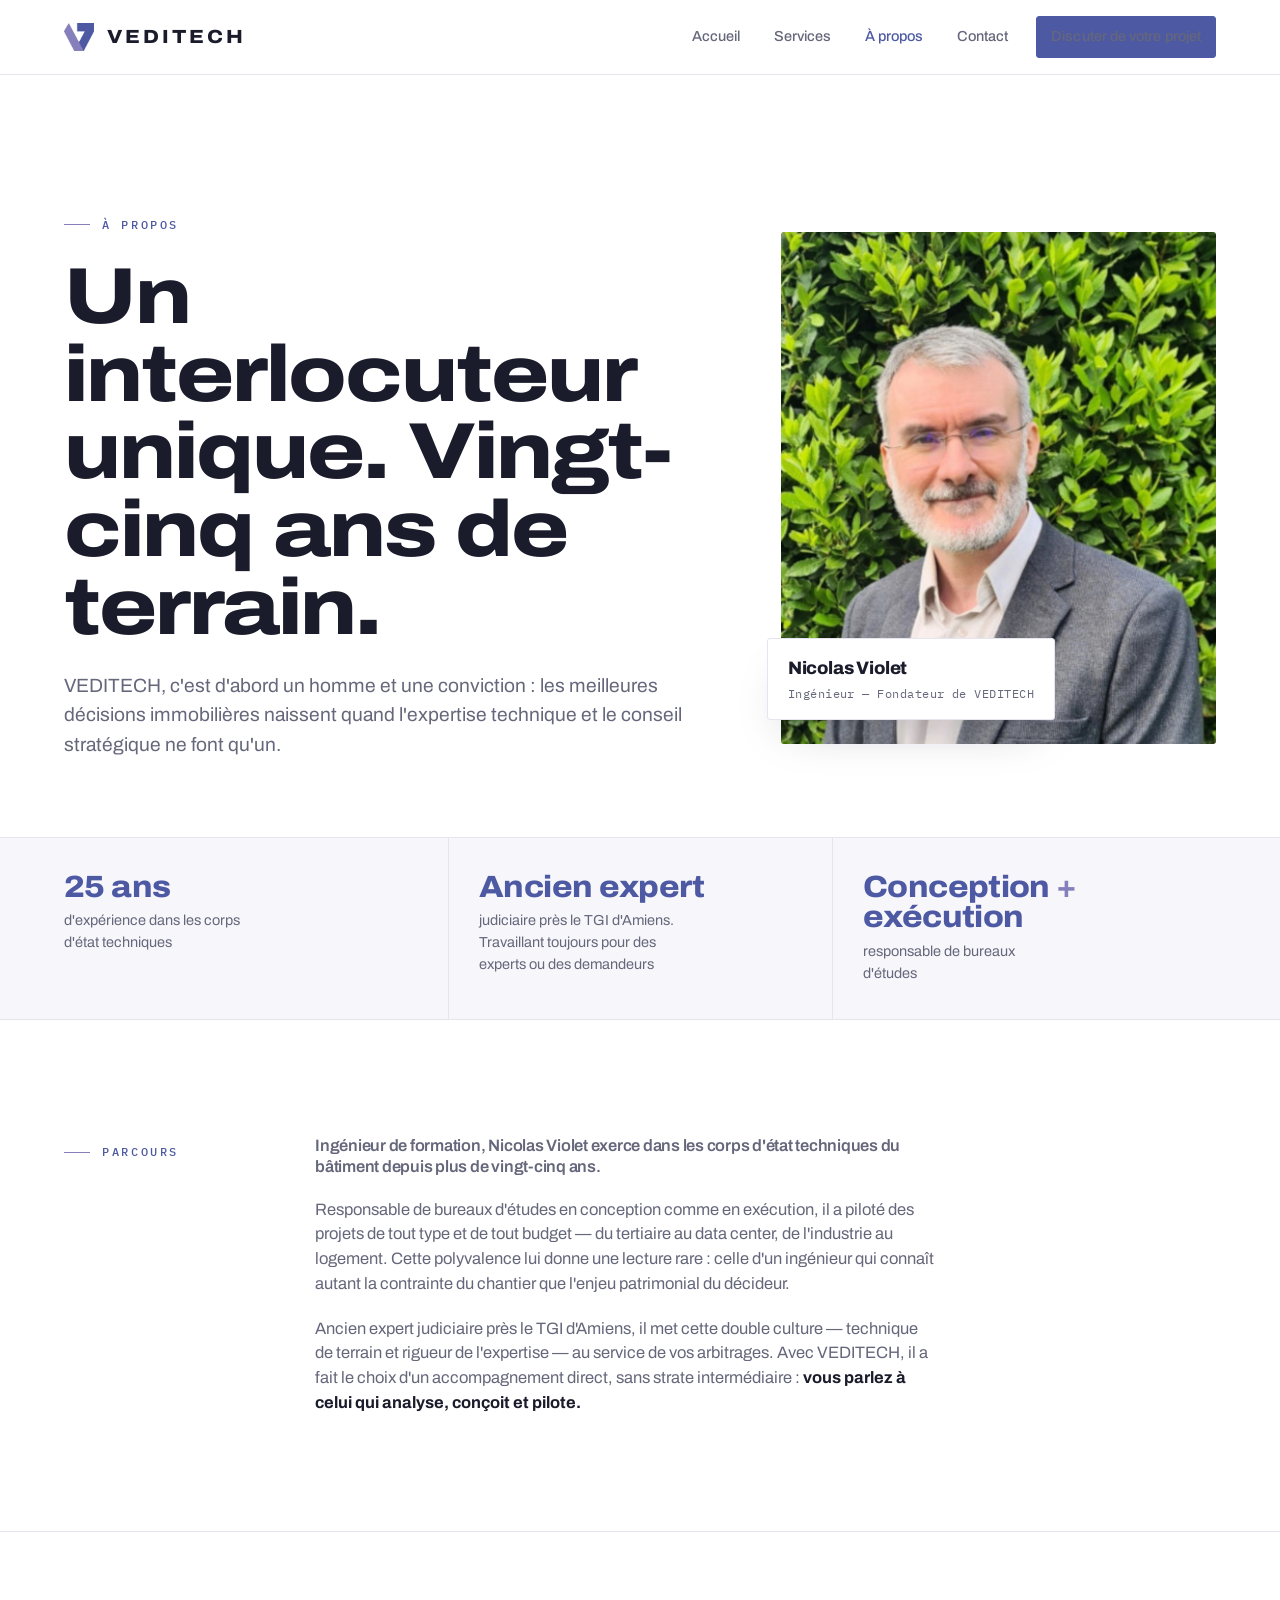
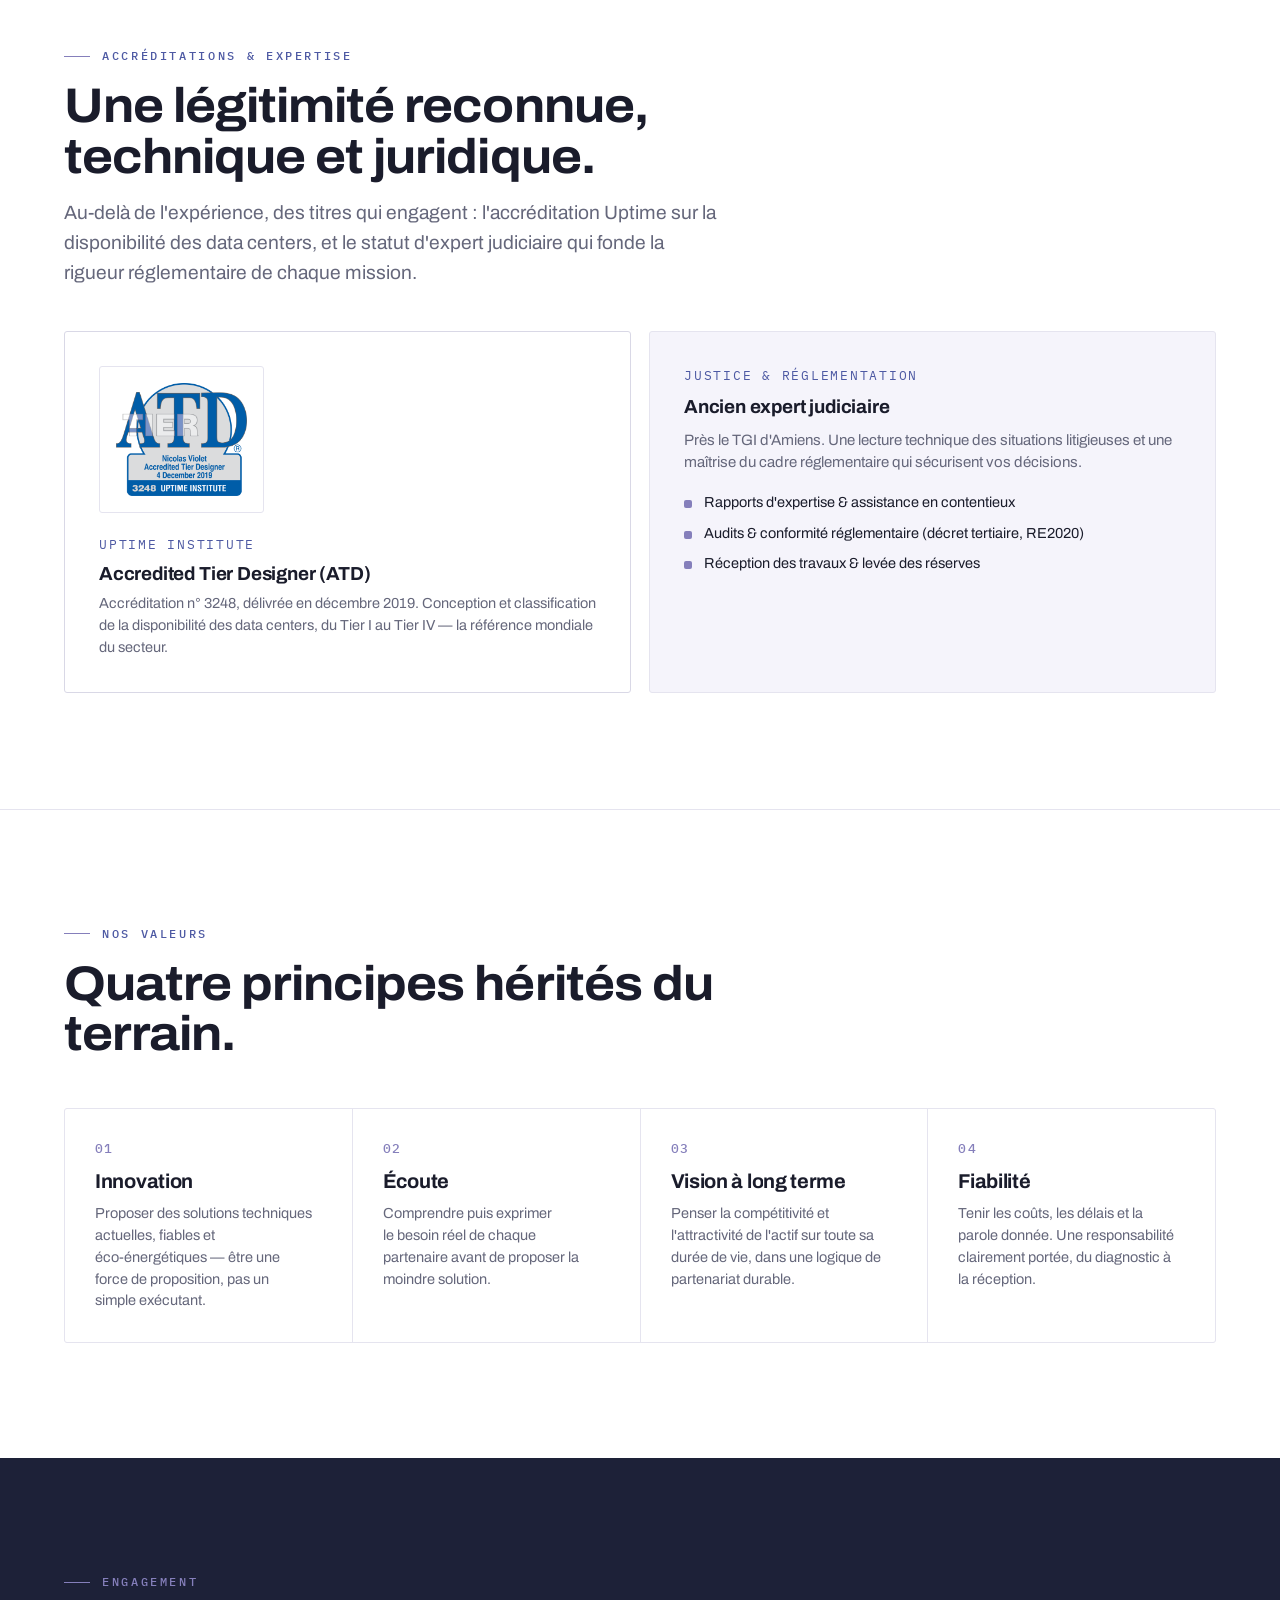
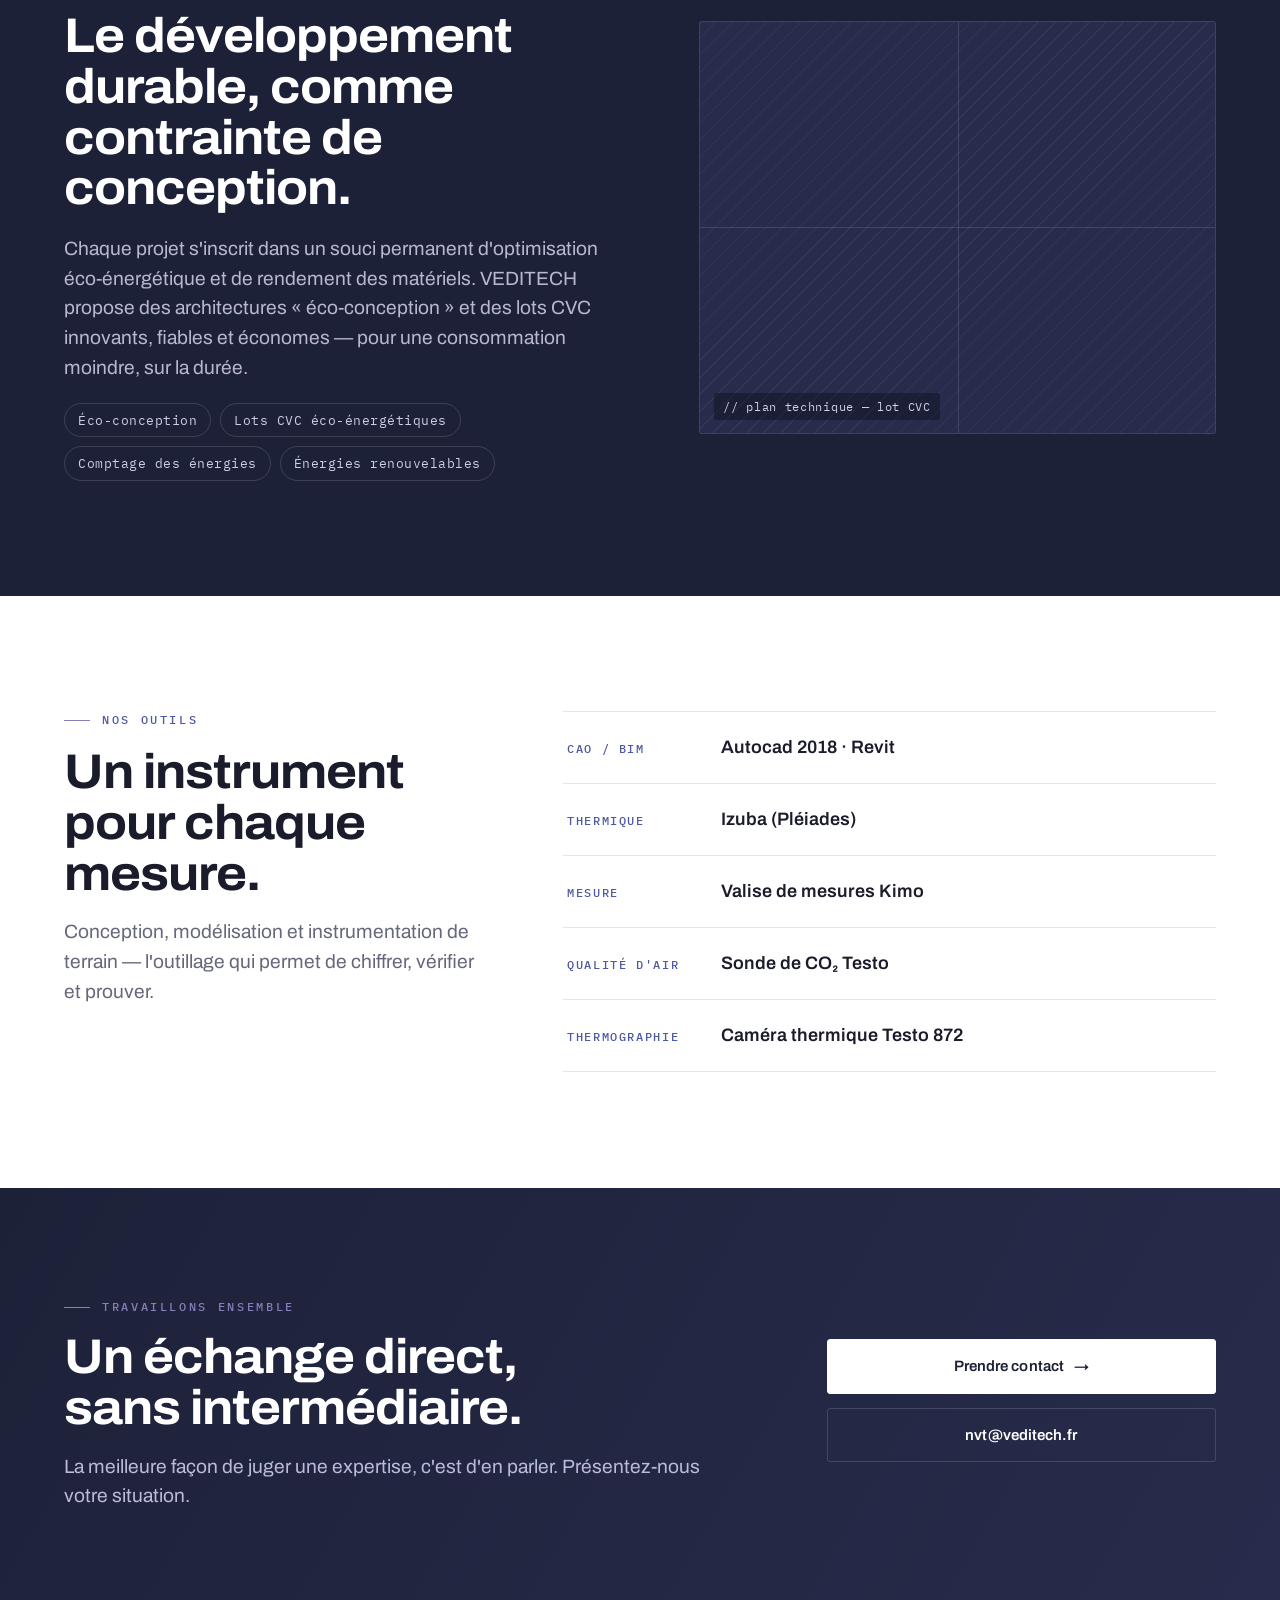
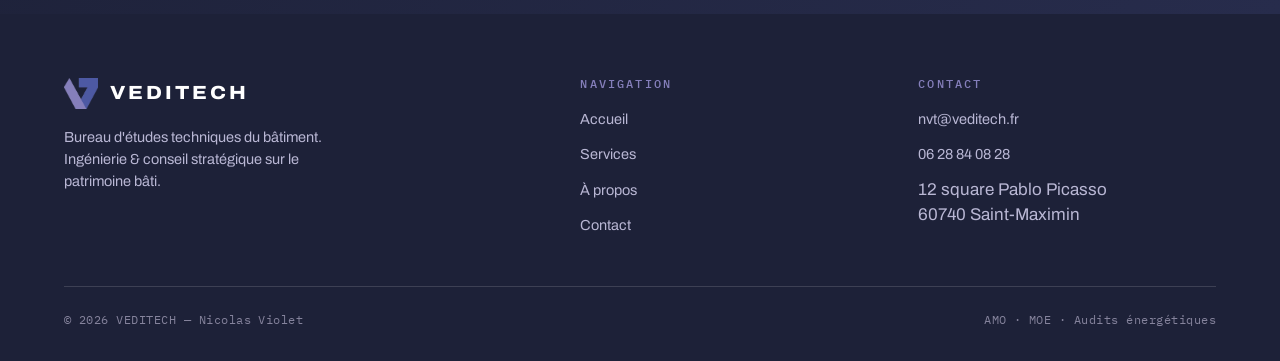
==== a-propos.html @ 196e9ac2 "Initial — Site web VEDITECH" ====
<!DOCTYPE html>
<html lang="fr">
<head>
<meta charset="UTF-8">
<meta name="viewport" content="width=device-width, initial-scale=1">
<title>À propos — Nicolas Violet, ingénieur | VEDITECH</title>
<meta name="description" content="Nicolas Violet, ingénieur, 25 ans d'expérience dans les corps d'état techniques du bâtiment, ancien expert judiciaire près le TGI d'Amiens. Découvrez VEDITECH, ses valeurs et ses outils.">
<link rel="preconnect" href="https://fonts.googleapis.com">
<link rel="preconnect" href="https://fonts.gstatic.com" crossorigin>
<link href="https://fonts.googleapis.com/css2?family=Archivo:wdth,wght@75..125,400..800&family=IBM+Plex+Mono:wght@400;500;600&display=swap" rel="stylesheet">
<link rel="stylesheet" href="assets/site.css">
</head>
<body>

<header class="nav">
  <div class="wrap nav__in">
    <a class="brand" href="index.html" aria-label="VEDITECH accueil">
      <img class="brand__mark" src="assets/veditech-mark.png" alt="VEDITECH">
      <span class="brand__name">VEDITECH</span>
    </a>
    <nav class="nav__links" id="navlinks">
      <a href="index.html">Accueil</a>
      <a href="services.html">Services</a>
      <a href="a-propos.html" class="is-active">À propos</a>
      <a href="contact.html">Contact</a>
      <a class="btn nav__cta" href="contact.html">Discuter de votre projet</a>
    </nav>
    <button class="nav__burger" id="burger" aria-label="Menu"><span></span></button>
  </div>
</header>

<!-- HERO + PORTRAIT -->
<section class="section--tight">
  <div class="wrap ap-hero">
    <div class="ap-hero__text reveal in">
      <span class="eyebrow">À propos</span>
      <h1 class="display">Un interlocuteur unique. Vingt-cinq ans de terrain.</h1>
      <p class="lead">VEDITECH, c'est d'abord un homme et une conviction&nbsp;: les meilleures décisions immobilières naissent quand l'expertise technique et le conseil stratégique ne font qu'un.</p>
    </div>
    <div class="ap-hero__media reveal in">
      <img class="ap-portrait" src="assets/Nicolas_VIOLET.webp" alt="Nicolas Violet — Ingénieur, fondateur de VEDITECH" style="object-fit:cover;border-radius:var(--r)">
      <div class="ap-card">
        <span class="ap-card__name">Nicolas Violet</span>
        <span class="ap-card__role">Ingénieur — Fondateur de VEDITECH</span>
      </div>
    </div>
  </div>
</section>

<!-- FACTS -->
<section class="ap-facts">
  <div class="wrap ap-facts__in">
    <div class="ap-fact reveal"><span class="ap-fact__n">25 ans</span><span class="ap-fact__l">d'expérience dans les corps d'état techniques</span></div>
    <div class="ap-fact reveal"><span class="ap-fact__n">Ancien expert</span><span class="ap-fact__l">judiciaire près le TGI d'Amiens.<br>Travaillant toujours pour des experts ou des demandeurs</span></div>
    <div class="ap-fact reveal"><span class="ap-fact__n">Conception<span class="amp"> + </span>exécution</span><span class="ap-fact__l">responsable de bureaux d'études</span></div>
  </div>
</section>

<!-- BIO -->
<section class="section">
  <div class="wrap ap-bio">
    <div class="ap-bio__label reveal"><span class="eyebrow">Parcours</span></div>
    <div class="ap-bio__text reveal">
      <p class="ap-bio__lead">Ingénieur de formation, Nicolas Violet exerce dans les corps d'état techniques du bâtiment depuis plus de vingt-cinq ans.</p>
      <p>Responsable de bureaux d'études en conception comme en exécution, il a piloté des projets de tout type et de tout budget — du tertiaire au data center, de l'industrie au logement. Cette polyvalence lui donne une lecture rare&nbsp;: celle d'un ingénieur qui connaît autant la contrainte du chantier que l'enjeu patrimonial du décideur.</p>
      <p>Ancien expert judiciaire près le TGI d'Amiens, il met cette double culture — technique de terrain et rigueur de l'expertise — au service de vos arbitrages. Avec VEDITECH, il a fait le choix d'un accompagnement direct, sans strate intermédiaire&nbsp;: <strong>vous parlez à celui qui analyse, conçoit et pilote.</strong></p>
    </div>
  </div>
</section>

<hr class="rule">

<!-- ACCRÉDITATIONS -->
<section class="section">
  <div class="wrap accr">
    <div class="accr__head reveal">
      <span class="eyebrow">Accréditations &amp; expertise</span>
      <h2 class="h2">Une légitimité reconnue, technique et juridique.</h2>
      <p class="lead">Au-delà de l'expérience, des titres qui engagent : l'accréditation Uptime sur la disponibilité des data centers, et le statut d'expert judiciaire qui fonde la rigueur réglementaire de chaque mission.</p>
    </div>
    <div class="accr__grid reveal">
      <div class="cred">
        <img class="cred__badge" src="assets/atd-uptime-badge.png" alt="Accredited Tier Designer — Uptime Institute — Nicolas Violet, accréditation n°3248">
        <div class="cred__body">
          <span class="kicker">Uptime Institute</span>
          <h3 class="cred__t">Accredited Tier Designer (ATD)</h3>
          <p>Accréditation n° 3248, délivrée en décembre 2019. Conception et classification de la disponibilité des data centers, du Tier&nbsp;I au Tier&nbsp;IV — la référence mondiale du secteur.</p>
        </div>
      </div>
      <div class="accr__card">
        <span class="kicker">Justice &amp; réglementation</span>
        <h3 class="cred__t">Ancien expert judiciaire</h3>
        <p>Près le TGI d'Amiens. Une lecture technique des situations litigieuses et une maîtrise du cadre réglementaire qui sécurisent vos décisions.</p>
        <ul class="accr__pts">
          <li>Rapports d'expertise &amp; assistance en contentieux</li>
          <li>Audits &amp; conformité réglementaire (décret tertiaire, RE2020)</li>
          <li>Réception des travaux &amp; levée des réserves</li>
        </ul>
      </div>
    </div>
  </div>
</section>

<hr class="rule">

<!-- VALEURS -->
<section class="section">
  <div class="wrap">
    <div class="sec-head reveal">
      <span class="eyebrow">Nos valeurs</span>
      <h2 class="h2">Quatre principes hérités du terrain.</h2>
    </div>
    <div class="val-grid">
      <div class="val reveal"><span class="num">01</span><h3 class="h3">Innovation</h3><p>Proposer des solutions techniques actuelles, fiables et éco-énergétiques — être une force de proposition, pas un simple exécutant.</p></div>
      <div class="val reveal"><span class="num">02</span><h3 class="h3">Écoute</h3><p>Comprendre puis exprimer le besoin réel de chaque partenaire avant de proposer la moindre solution.</p></div>
      <div class="val reveal"><span class="num">03</span><h3 class="h3">Vision à long terme</h3><p>Penser la compétitivité et l'attractivité de l'actif sur toute sa durée de vie, dans une logique de partenariat durable.</p></div>
      <div class="val reveal"><span class="num">04</span><h3 class="h3">Fiabilité</h3><p>Tenir les coûts, les délais et la parole donnée. Une responsabilité clairement portée, du diagnostic à la réception.</p></div>
    </div>
  </div>
</section>

<!-- DEV DURABLE (dark) -->
<section class="section dark">
  <div class="wrap ap-dd">
    <div class="ap-dd__text reveal">
      <span class="eyebrow">Engagement</span>
      <h2 class="h2">Le développement durable, comme contrainte de conception.</h2>
      <p class="lead">Chaque projet s'inscrit dans un souci permanent d'optimisation éco-énergétique et de rendement des matériels. VEDITECH propose des architectures « éco-conception » et des lots CVC innovants, fiables et économes — pour une consommation moindre, sur la durée.</p>
      <div class="chips">
        <span class="tag tag--dark">Éco-conception</span>
        <span class="tag tag--dark">Lots CVC éco-énergétiques</span>
        <span class="tag tag--dark">Comptage des énergies</span>
        <span class="tag tag--dark">Énergies renouvelables</span>
      </div>
    </div>
    <div class="ph ph--dark ap-dd__img reveal"><div class="ph__crosshair"></div><span class="ph__tag">// plan technique — lot CVC</span></div>
  </div>
</section>

<!-- OUTILS -->
<section class="section">
  <div class="wrap ap-tools">
    <div class="ap-tools__head reveal">
      <span class="eyebrow">Nos outils</span>
      <h2 class="h2">Un instrument pour chaque mesure.</h2>
      <p class="lead">Conception, modélisation et instrumentation de terrain — l'outillage qui permet de chiffrer, vérifier et prouver.</p>
    </div>
    <ul class="tools reveal">
      <li><span class="tools__k">CAO / BIM</span> Autocad 2018 · Revit</li>
      <li><span class="tools__k">Thermique</span> Izuba (Pléiades)</li>
      <li><span class="tools__k">Mesure</span> Valise de mesures Kimo</li>
      <li><span class="tools__k">Qualité d'air</span> Sonde de CO₂ Testo</li>
      <li><span class="tools__k">Thermographie</span> Caméra thermique Testo 872</li>
    </ul>
  </div>
</section>

<!-- CTA -->
<section class="cta">
  <div class="wrap cta__in">
    <div class="reveal">
      <span class="eyebrow">Travaillons ensemble</span>
      <h2 class="h2">Un échange direct,<br>sans intermédiaire.</h2>
      <p class="lead">La meilleure façon de juger une expertise, c'est d'en parler. Présentez-nous votre situation.</p>
    </div>
    <div class="cta__act reveal">
      <a class="btn btn--ondark" href="contact.html">Prendre contact <span class="ar">→</span></a>
      <a class="btn btn--ghost-dark" href="mailto:nvt@veditech.fr">nvt@veditech.fr</a>
    </div>
  </div>
</section>

<footer class="foot">
  <div class="wrap">
    <div class="foot__grid">
      <div>
        <div class="foot__brand">
          <img class="brand__mark" src="assets/veditech-mark.png" alt="VEDITECH" style="width:34px">
          <span class="brand__name">VEDITECH</span>
        </div>
        <p style="max-width:34ch;color:#b9b7d4;font-size:14.5px">Bureau d'études techniques du bâtiment. Ingénierie &amp; conseil stratégique sur le patrimoine bâti.</p>
      </div>
      <div>
        <h4>Navigation</h4>
        <ul>
          <li><a href="index.html">Accueil</a></li>
          <li><a href="services.html">Services</a></li>
          <li><a href="a-propos.html">À propos</a></li>
          <li><a href="contact.html">Contact</a></li>
        </ul>
      </div>
      <div>
        <h4>Contact</h4>
        <ul>
          <li><a href="mailto:nvt@veditech.fr">nvt@veditech.fr</a></li>
          <li><a href="tel:+33628840828">06 28 84 08 28</a></li>
          <li style="color:#b9b7d4">12 square Pablo Picasso<br>60740 Saint-Maximin</li>
        </ul>
      </div>
    </div>
    <div class="foot__bottom">
      <span>© 2026 VEDITECH — Nicolas Violet</span>
      <span>AMO · MOE · Audits énergétiques</span>
    </div>
  </div>
</footer>

<style>
/* ===== À propos ===== */
.ap-hero{display:grid;grid-template-columns:1.2fr .8fr;gap:clamp(32px,5vw,72px);align-items:center;padding-top:clamp(36px,5vw,72px)}
.ap-hero__text{display:flex;flex-direction:column;gap:24px}
.ap-hero__text h1{max-width:15ch}
.ap-hero__media{position:relative}
.ap-portrait{aspect-ratio:4/4.7;width:100%}
.ap-card{position:absolute;left:-14px;bottom:24px;background:#fff;border:1px solid var(--line);border-radius:var(--r);padding:16px 20px;display:flex;flex-direction:column;gap:3px;box-shadow:0 24px 50px -24px rgba(29,33,56,.4)}
.ap-card__name{font-weight:800;font-size:18px;letter-spacing:-.01em}
.ap-card__role{font-family:var(--mono);font-size:11.5px;letter-spacing:.04em;color:var(--muted)}

.ap-facts{border-block:1px solid var(--line);background:var(--paper-2)}
.ap-facts__in{display:grid;grid-template-columns:repeat(3,1fr)}
.ap-fact{padding:34px 0;display:flex;flex-direction:column;gap:8px;border-left:1px solid var(--line);padding-left:30px}
.ap-fact:first-child{border-left:0;padding-left:0}
.ap-fact__n{font-weight:800;font-stretch:108%;font-size:clamp(1.4rem,2.4vw,2rem);letter-spacing:-.02em;color:var(--indigo);line-height:1}
.ap-fact__n .amp{color:var(--lavender)}
.ap-fact__l{font-size:14.5px;color:var(--muted);max-width:26ch}

.ap-bio{display:grid;grid-template-columns:200px 1fr;gap:clamp(24px,4vw,56px);align-items:start}
.ap-bio__label{position:sticky;top:100px}
.ap-bio__text{display:flex;flex-direction:column;gap:20px;max-width:62ch}
.ap-bio__lead{font-size:clamp(1.3rem,2vw,1.7rem);font-weight:600;letter-spacing:-.015em;line-height:1.3;color:var(--ink)}
.ap-bio__text p{color:var(--muted);font-size:16.5px}
.ap-bio__text strong{color:var(--ink)}

.val-grid{display:grid;grid-template-columns:repeat(4,1fr);gap:1px;background:var(--line);border:1px solid var(--line);border-radius:var(--r);overflow:hidden}
.val{background:#fff;padding:30px;display:flex;flex-direction:column;gap:12px}
.val .num{font-size:13px}
.val h3{font-size:1.25rem}
.val p{font-size:14.5px;color:var(--muted)}

.ap-dd{display:grid;grid-template-columns:1.05fr .95fr;gap:clamp(32px,5vw,64px);align-items:center}
.ap-dd__text{display:flex;flex-direction:column;gap:20px}
.ap-dd__img{aspect-ratio:5/4;width:100%}

.ap-tools{display:grid;grid-template-columns:.8fr 1.2fr;gap:clamp(32px,5vw,64px);align-items:start}
.ap-tools__head{display:flex;flex-direction:column;gap:18px;position:sticky;top:100px}
.tools{list-style:none;display:flex;flex-direction:column;border-top:1px solid var(--line)}
.tools li{display:flex;align-items:baseline;gap:24px;padding:22px 4px;border-bottom:1px solid var(--line);font-size:18px;font-weight:600}
.tools__k{font-family:var(--mono);font-size:11.5px;font-weight:500;letter-spacing:.14em;text-transform:uppercase;color:var(--indigo);min-width:130px;flex:none}

.sec-head{max-width:680px;margin-bottom:48px;display:flex;flex-direction:column;gap:16px}
.chips{display:flex;flex-wrap:wrap;gap:9px}

.accr{display:flex;flex-direction:column;gap:44px}
.accr__head{max-width:700px;display:flex;flex-direction:column;gap:16px}
.accr__grid{display:grid;grid-template-columns:1fr 1fr;gap:18px;align-items:stretch}
.accr__card{border:1px solid var(--line);border-radius:var(--r);padding:clamp(24px,3vw,34px);display:flex;flex-direction:column;gap:12px;background:var(--lavender-wash)}
.accr__card .kicker{color:var(--indigo)}
.accr__card p{color:var(--muted);font-size:15px}
.accr__pts{list-style:none;display:flex;flex-direction:column;gap:9px;margin-top:6px}
.accr__pts li{position:relative;padding-left:20px;font-size:14.5px;color:var(--ink)}
.accr__pts li::before{content:"";position:absolute;left:0;top:8px;width:8px;height:8px;background:var(--lavender);border-radius:2px}
.cred{border:1px solid var(--line-2);border-radius:var(--r);background:#fff;padding:clamp(24px,3vw,34px);display:flex;flex-direction:column;gap:22px;align-items:flex-start}
.cred__badge{width:165px;height:auto;background:#fff;border:1px solid var(--line);border-radius:var(--r);padding:16px}
.cred__body{display:flex;flex-direction:column;gap:10px}
.cred__t{font-size:1.18rem;letter-spacing:-.01em}
.cred__body .kicker{color:var(--indigo)}
.cred__body p{font-size:14.5px;color:var(--muted)}
.cred__body strong{color:var(--ink)}
@media (max-width:760px){.accr__grid{grid-template-columns:1fr}}

.cta{background:linear-gradient(120deg,var(--ink-navy),var(--ink-navy-2));color:#fff;padding-block:clamp(64px,8vw,104px)}
.cta__in{display:grid;grid-template-columns:1.3fr .7fr;gap:40px;align-items:center}
.cta .eyebrow{color:var(--lavender)}
.cta h2{color:#fff;margin-block:16px 18px}
.cta .lead{color:#bdbbd9}
.cta__act{display:flex;flex-direction:column;gap:14px}
.cta__act .btn{justify-content:center}

@media (max-width:900px){
  .ap-hero{grid-template-columns:1fr;gap:36px}
  .ap-hero__media{max-width:480px}
  .ap-bio{grid-template-columns:1fr;gap:18px}
  .ap-bio__label{position:static}
  .val-grid{grid-template-columns:1fr 1fr}
  .ap-dd{grid-template-columns:1fr;gap:32px}
  .ap-tools{grid-template-columns:1fr;gap:28px}
  .ap-tools__head{position:static}
  .cta__in{grid-template-columns:1fr;gap:28px}
}
@media (max-width:560px){
  .ap-facts__in{grid-template-columns:1fr}
  .ap-fact{border-left:0;padding-left:0;border-top:1px solid var(--line)}
  .ap-fact:first-child{border-top:0}
  .val-grid{grid-template-columns:1fr}
  .tools li{flex-direction:column;gap:6px}
}
</style>

<script>
(function(){
  var b=document.getElementById('burger'),n=document.getElementById('navlinks');
  if(b){b.addEventListener('click',function(){n.classList.toggle('open')});}
  var els=document.querySelectorAll('.reveal:not(.in)');
  if('IntersectionObserver' in window){
    var io=new IntersectionObserver(function(es){es.forEach(function(e){if(e.isIntersecting){e.target.classList.add('in');io.unobserve(e.target);}})},{threshold:.12,rootMargin:'0px 0px -8% 0px'});
    els.forEach(function(el){io.observe(el)});
  }else{els.forEach(function(el){el.classList.add('in')});}
})();
</script>
</body>
</html>
---- assets/site.css ----
/* ============================================================
   VEDITECH — Bureau d'études techniques
   Charte : indigo #4d59a3 / lavande #857fbb sur blanc
   Type : Archivo + IBM Plex Mono
   ============================================================ */

:root{
  --indigo:#4d59a3;
  --indigo-deep:#3a4280;
  --ink-navy:#1d2138;
  --ink-navy-2:#272c4c;
  --lavender:#857fbb;
  --lavender-tint:#ecebf5;
  --lavender-wash:#f5f4fb;
  --paper:#ffffff;
  --paper-2:#f7f7fb;
  --ink:#1a1c2b;
  --muted:#65677b;
  --muted-light:#9a9bb0;
  --line:#e5e4ef;
  --line-2:#d9d8e6;
  --line-dark:rgba(255,255,255,.14);

  --maxw:1280px;
  --pad:clamp(20px,5vw,72px);
  --r:3px;

  --mono:"IBM Plex Mono",ui-monospace,SFMono-Regular,Menlo,monospace;
  --sans:"Archivo","Archivo Fallback",system-ui,-apple-system,Segoe UI,sans-serif;
}

*{box-sizing:border-box;margin:0;padding:0}
html{scroll-behavior:smooth;-webkit-text-size-adjust:100%}
body{
  font-family:var(--sans);
  color:var(--ink);
  background:var(--paper);
  line-height:1.5;
  font-size:17px;
  -webkit-font-smoothing:antialiased;
  text-rendering:optimizeLegibility;
}
img{display:block;max-width:100%}
a{color:inherit;text-decoration:none}
::selection{background:var(--lavender);color:#fff}

/* ---------- layout ---------- */
.wrap{max-width:var(--maxw);margin:0 auto;padding-inline:var(--pad)}
.section{padding-block:clamp(64px,9vw,128px)}
.section--tight{padding-block:clamp(48px,6vw,80px)}

/* ---------- type ---------- */
h1,h2,h3,h4{font-weight:700;line-height:1.04;letter-spacing:-.02em;color:var(--ink)}
.display{
  font-weight:800;
  font-stretch:118%;
  font-size:clamp(2.6rem,6.2vw,5.4rem);
  line-height:.98;
  letter-spacing:-.025em;
}
.h2{font-size:clamp(2rem,3.8vw,3.1rem);font-stretch:108%}
.h3{font-size:clamp(1.35rem,2vw,1.7rem);letter-spacing:-.015em}
.lead{font-size:clamp(1.1rem,1.5vw,1.35rem);line-height:1.55;color:var(--muted);font-weight:400;max-width:60ch}
p{text-wrap:pretty}
.measure{max-width:62ch}

/* eyebrow / technical labels */
.eyebrow{
  font-family:var(--mono);
  font-size:12px;
  font-weight:500;
  letter-spacing:.22em;
  text-transform:uppercase;
  color:var(--indigo);
  display:inline-flex;
  align-items:center;
  gap:12px;
}
.eyebrow::before{content:"";width:26px;height:1px;background:var(--lavender)}
.eyebrow--plain::before{display:none}
.num{font-family:var(--mono);font-weight:500;color:var(--lavender);font-size:13px;letter-spacing:.1em}

.kicker{font-family:var(--mono);font-size:12.5px;letter-spacing:.14em;text-transform:uppercase;color:var(--muted)}

/* ---------- buttons ---------- */
.btn{
  --bg:var(--indigo);--fg:#fff;--bd:var(--indigo);
  display:inline-flex;align-items:center;gap:10px;
  font-family:var(--sans);font-weight:600;font-size:15px;letter-spacing:.005em;
  padding:15px 24px;border:1px solid var(--bd);background:var(--bg);color:var(--fg);
  border-radius:var(--r);cursor:pointer;transition:.18s ease;white-space:nowrap;
}
.btn:hover{background:var(--indigo-deep);border-color:var(--indigo-deep);transform:translateY(-1px)}
.btn .ar{transition:transform .18s ease}
.btn:hover .ar{transform:translateX(3px)}
.btn--ghost{--bg:transparent;--fg:var(--ink);--bd:var(--line-2)}
.btn--ghost:hover{--bg:var(--paper-2);border-color:var(--indigo);color:var(--indigo);transform:translateY(-1px)}
.btn--ondark{--bg:#fff;--fg:var(--ink-navy);--bd:#fff}
.btn--ondark:hover{--bg:var(--lavender-tint);border-color:var(--lavender-tint)}
.btn--ghost-dark{--bg:transparent;--fg:#fff;--bd:var(--line-dark)}
.btn--ghost-dark:hover{--bg:rgba(255,255,255,.06);border-color:rgba(255,255,255,.4);transform:translateY(-1px)}

.tlink{font-family:var(--mono);font-size:13px;letter-spacing:.04em;color:var(--indigo);display:inline-flex;align-items:center;gap:8px;border-bottom:1px solid transparent;padding-bottom:2px;transition:.15s}
.tlink:hover{border-color:var(--indigo);gap:12px}

/* ---------- header / nav ---------- */
.nav{
  position:sticky;top:0;z-index:50;
  background:rgba(255,255,255,.82);
  backdrop-filter:saturate(140%) blur(14px);
  border-bottom:1px solid var(--line);
}
.nav__in{display:flex;align-items:center;justify-content:space-between;height:74px;gap:24px}
.brand{display:flex;align-items:center;gap:13px}
.brand__mark{width:30px;height:auto}
.brand__name{font-weight:800;font-stretch:112%;letter-spacing:.16em;font-size:19px;color:var(--ink)}
.nav__links{display:flex;align-items:center;gap:6px}
.nav__links a{
  font-size:14.5px;font-weight:500;color:var(--muted);white-space:nowrap;
  padding:9px 14px;border-radius:var(--r);transition:.15s;
}
.nav__links a:hover{color:var(--ink);background:var(--paper-2)}
.nav__links a.is-active{color:var(--indigo)}
.nav__cta{margin-left:8px}
.nav__burger{display:none;background:none;border:1px solid var(--line-2);border-radius:var(--r);width:42px;height:42px;cursor:pointer;align-items:center;justify-content:center}
.nav__burger span{display:block;width:18px;height:1.5px;background:var(--ink);position:relative}
.nav__burger span::before,.nav__burger span::after{content:"";position:absolute;left:0;width:18px;height:1.5px;background:var(--ink)}
.nav__burger span::before{top:-6px}.nav__burger span::after{top:6px}

/* ---------- dark band ---------- */
.dark{background:var(--ink-navy);color:#eceaf4}
.dark h1,.dark h2,.dark h3{color:#fff}
.dark .lead{color:#b9b7d4}
.dark .eyebrow{color:var(--lavender)}
.dark .kicker{color:var(--lavender)}

/* ---------- placeholder imagery ---------- */
.ph{
  position:relative;overflow:hidden;background:var(--lavender-wash);
  border:1px solid var(--line);border-radius:var(--r);
  background-image:repeating-linear-gradient(135deg,transparent 0 11px,rgba(77,89,163,.06) 11px 12px);
}
.ph--dark{background:var(--ink-navy-2);border-color:rgba(255,255,255,.1);
  background-image:repeating-linear-gradient(135deg,transparent 0 11px,rgba(255,255,255,.05) 11px 12px)}
.ph__tag{
  position:absolute;left:14px;bottom:13px;
  font-family:var(--mono);font-size:11.5px;letter-spacing:.06em;color:var(--indigo);
  background:rgba(255,255,255,.78);padding:5px 9px;border-radius:2px;
}
.ph--dark .ph__tag{color:#cfcdEa;background:rgba(0,0,0,.3)}
.ph__crosshair{position:absolute;inset:0;pointer-events:none}
.ph__crosshair::before,.ph__crosshair::after{content:"";position:absolute;background:rgba(77,89,163,.18)}
.ph__crosshair::before{left:50%;top:0;bottom:0;width:1px}
.ph__crosshair::after{top:50%;left:0;right:0;height:1px}
.ph--dark .ph__crosshair::before,.ph--dark .ph__crosshair::after{background:rgba(255,255,255,.12)}

/* ---------- cards / grid ---------- */
.grid{display:grid;gap:1px;background:var(--line)}
.rule{height:1px;background:var(--line);border:0}
.rule--dark{background:var(--line-dark)}

/* ---------- footer ---------- */
.foot{background:var(--ink-navy);color:#c7c5dd;padding-block:64px 32px}
.foot a{color:#c7c5dd}
.foot__grid{display:grid;grid-template-columns:1.6fr 1fr 1fr;gap:40px}
.foot__brand{display:flex;align-items:center;gap:12px;margin-bottom:18px}
.foot__brand .brand__name{color:#fff}
.foot h4{font-family:var(--mono);font-size:12px;letter-spacing:.18em;text-transform:uppercase;color:var(--lavender);font-weight:500;margin-bottom:16px}
.foot ul{list-style:none;display:flex;flex-direction:column;gap:10px}
.foot ul a{font-size:14.5px;color:#b9b7d4;transition:.15s}
.foot ul a:hover{color:#fff}
.foot__bottom{display:flex;justify-content:space-between;align-items:center;gap:16px;margin-top:48px;padding-top:24px;border-top:1px solid var(--line-dark);font-family:var(--mono);font-size:12px;letter-spacing:.04em;color:#85839c;flex-wrap:wrap}

/* ---------- utilities ---------- */
.stack{display:flex;flex-direction:column}
.row{display:flex;align-items:center}
.btn-row{display:flex;flex-wrap:wrap;gap:14px}
.tag{display:inline-flex;align-items:center;gap:8px;font-family:var(--mono);font-size:12.5px;letter-spacing:.04em;color:var(--muted);border:1px solid var(--line);padding:7px 13px;border-radius:100px}
.tag--dark{color:#cfcdEa;border-color:var(--line-dark)}
.dot{width:5px;height:5px;border-radius:50%;background:var(--lavender);flex:none}

.reveal{opacity:0;transform:translateY(18px);transition:opacity .7s cubic-bezier(.2,.7,.2,1),transform .7s cubic-bezier(.2,.7,.2,1)}
.reveal.in{opacity:1;transform:none}
@media (prefers-reduced-motion:reduce){.reveal{opacity:1;transform:none;transition:none}}

/* ---------- responsive ---------- */
@media (max-width:900px){
  .nav__links{
    position:fixed;inset:74px 0 auto 0;background:#fff;border-bottom:1px solid var(--line);
    flex-direction:column;align-items:stretch;gap:0;padding:8px var(--pad) 18px;
    transform:translateY(-120%);transition:transform .28s ease;box-shadow:0 20px 40px rgba(20,22,40,.08);
  }
  .nav__links.open{transform:none}
  .nav__links a{padding:13px 4px;border-bottom:1px solid var(--line);border-radius:0}
  .nav__cta{margin:12px 0 0}
  .nav__burger{display:flex}
  .foot__grid{grid-template-columns:1fr 1fr;gap:32px}
  .foot__brand{grid-column:1/-1}
}
@media (max-width:560px){
  .foot__grid{grid-template-columns:1fr}
  .btn{width:100%;justify-content:center}
  .btn-row .btn{width:auto;flex:1 1 auto}
}
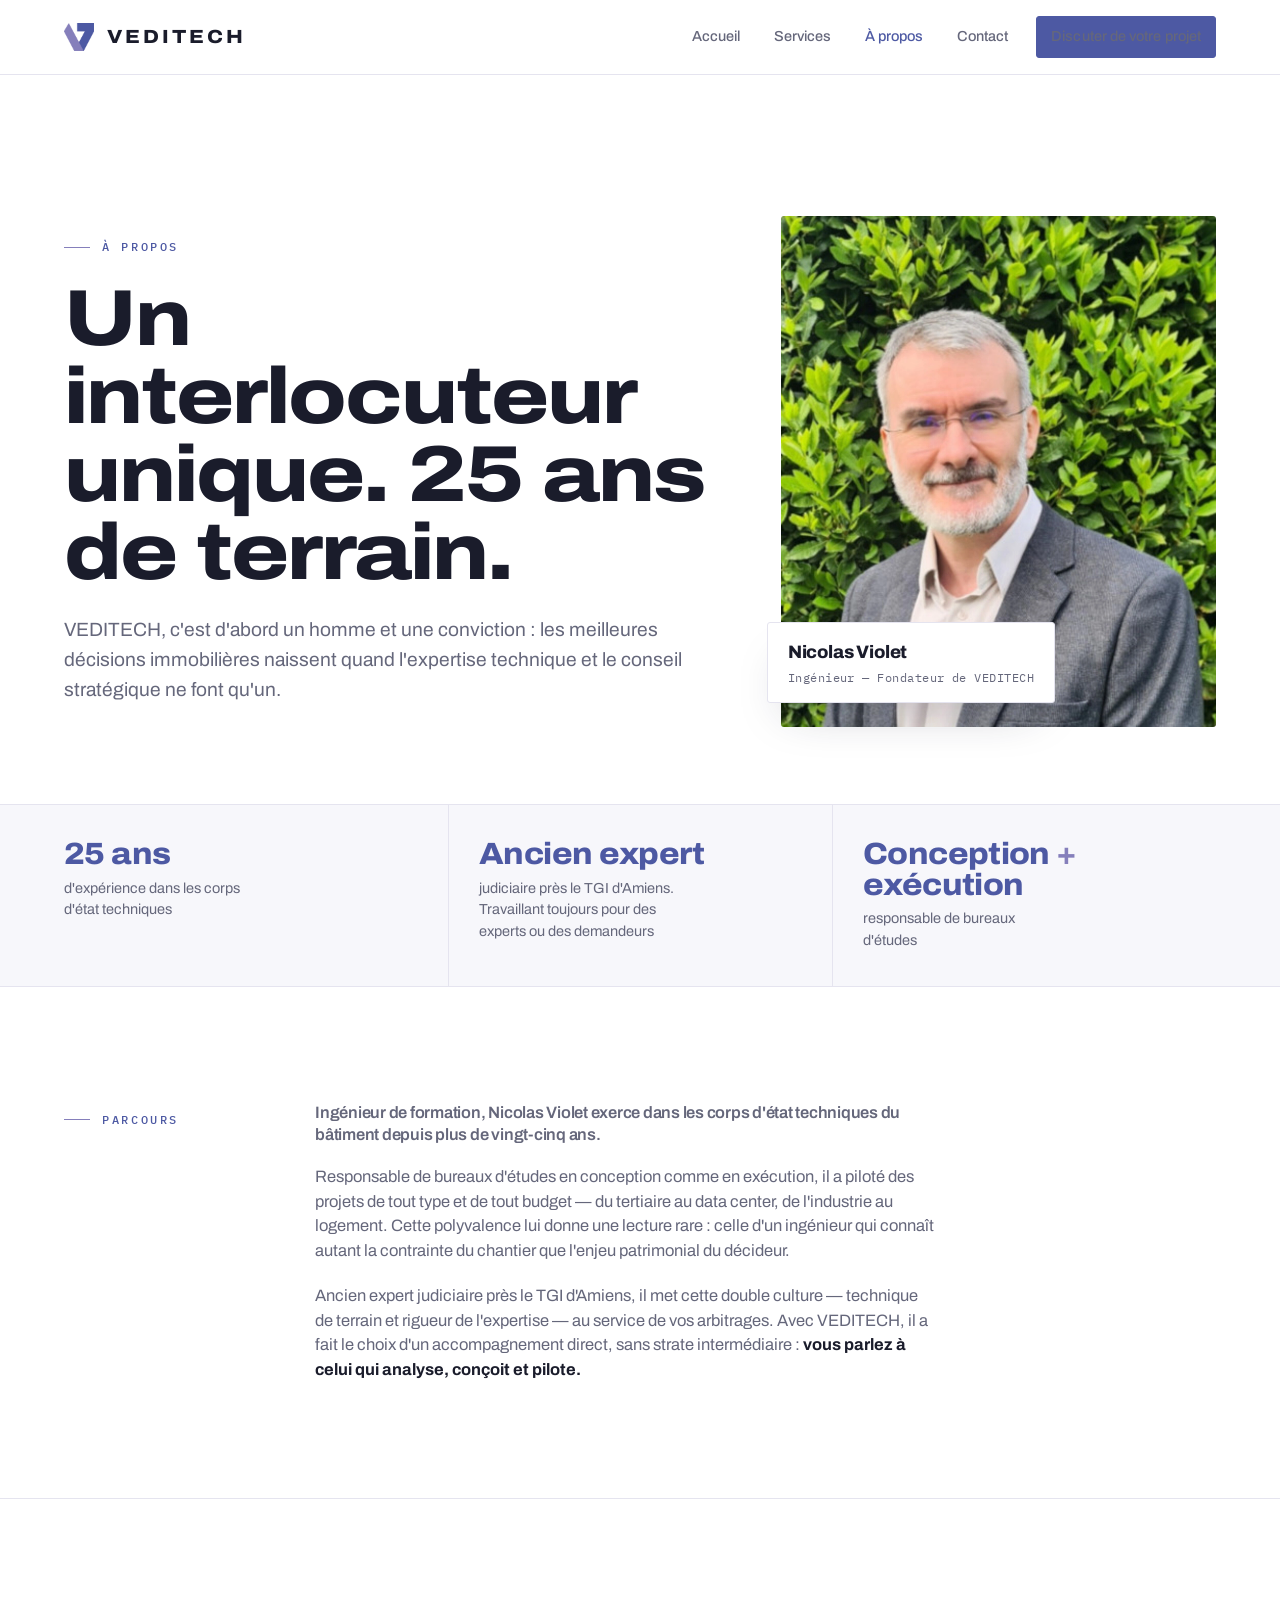
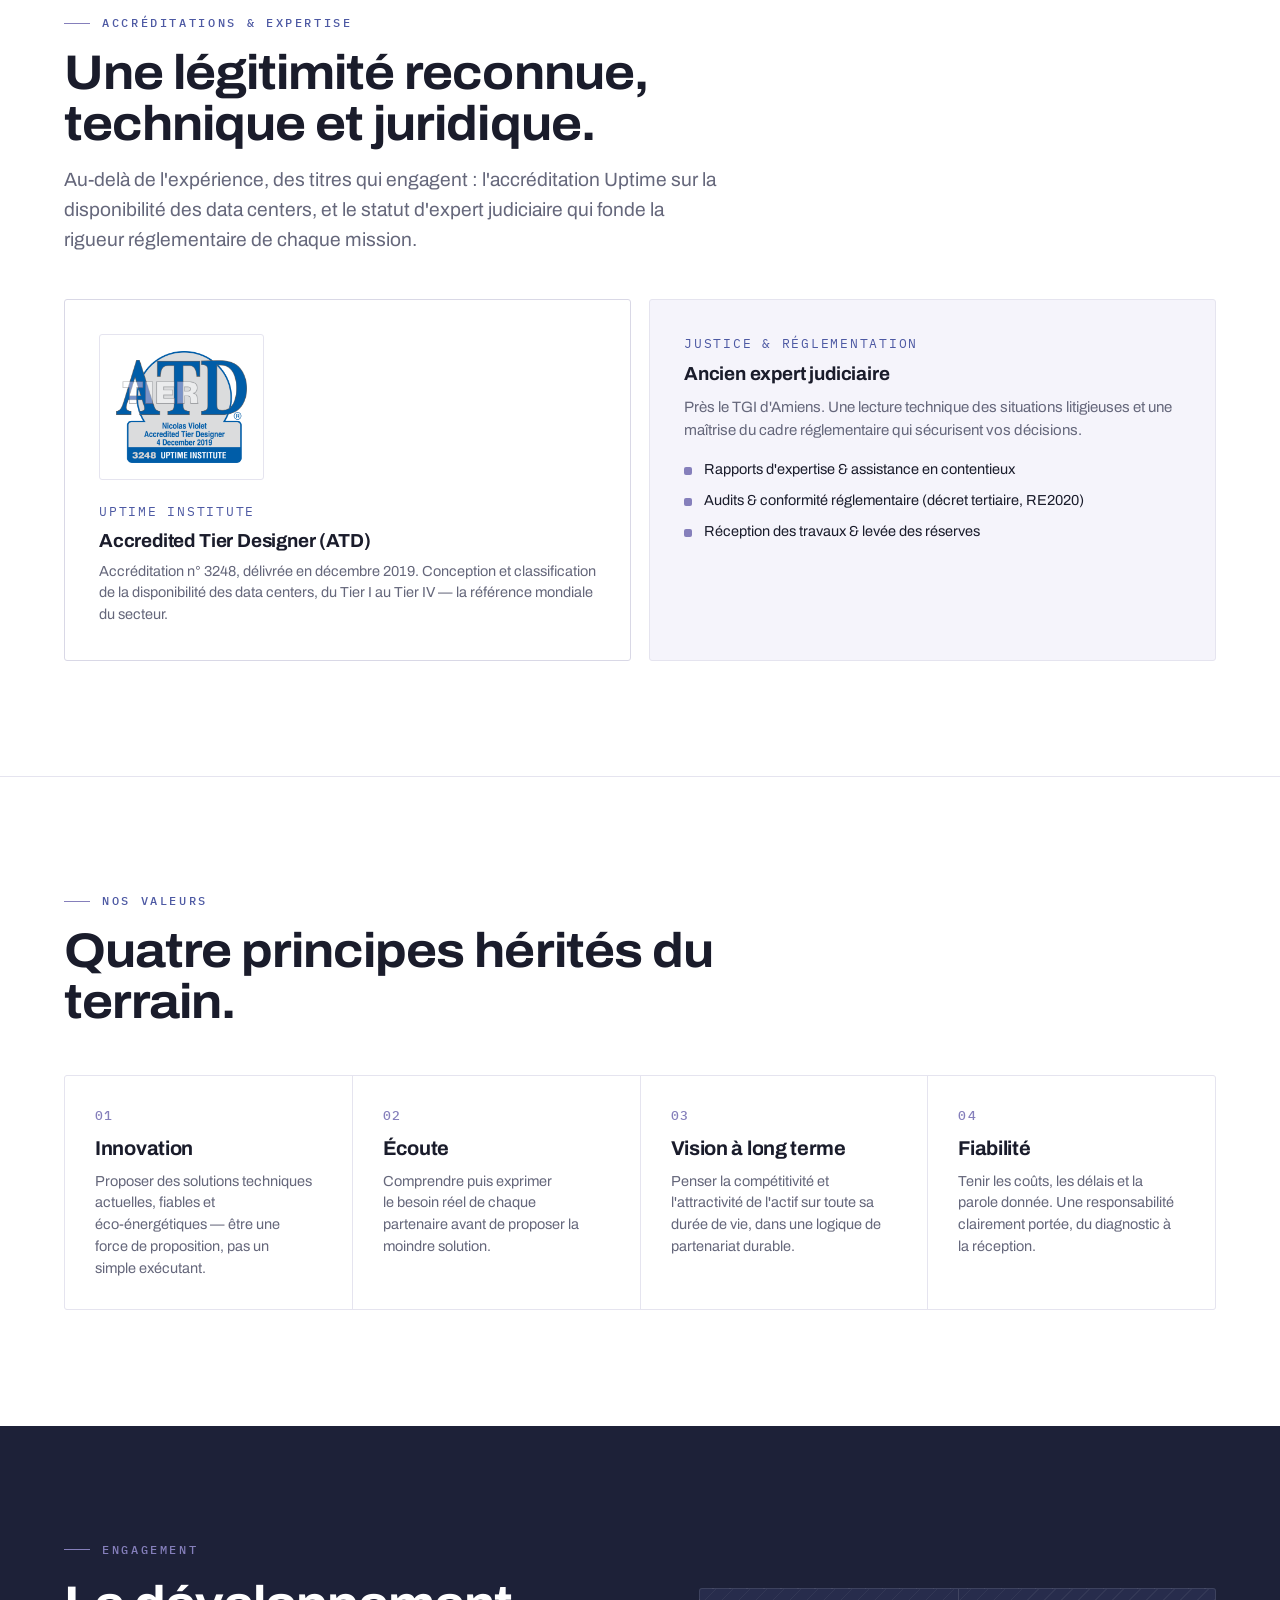
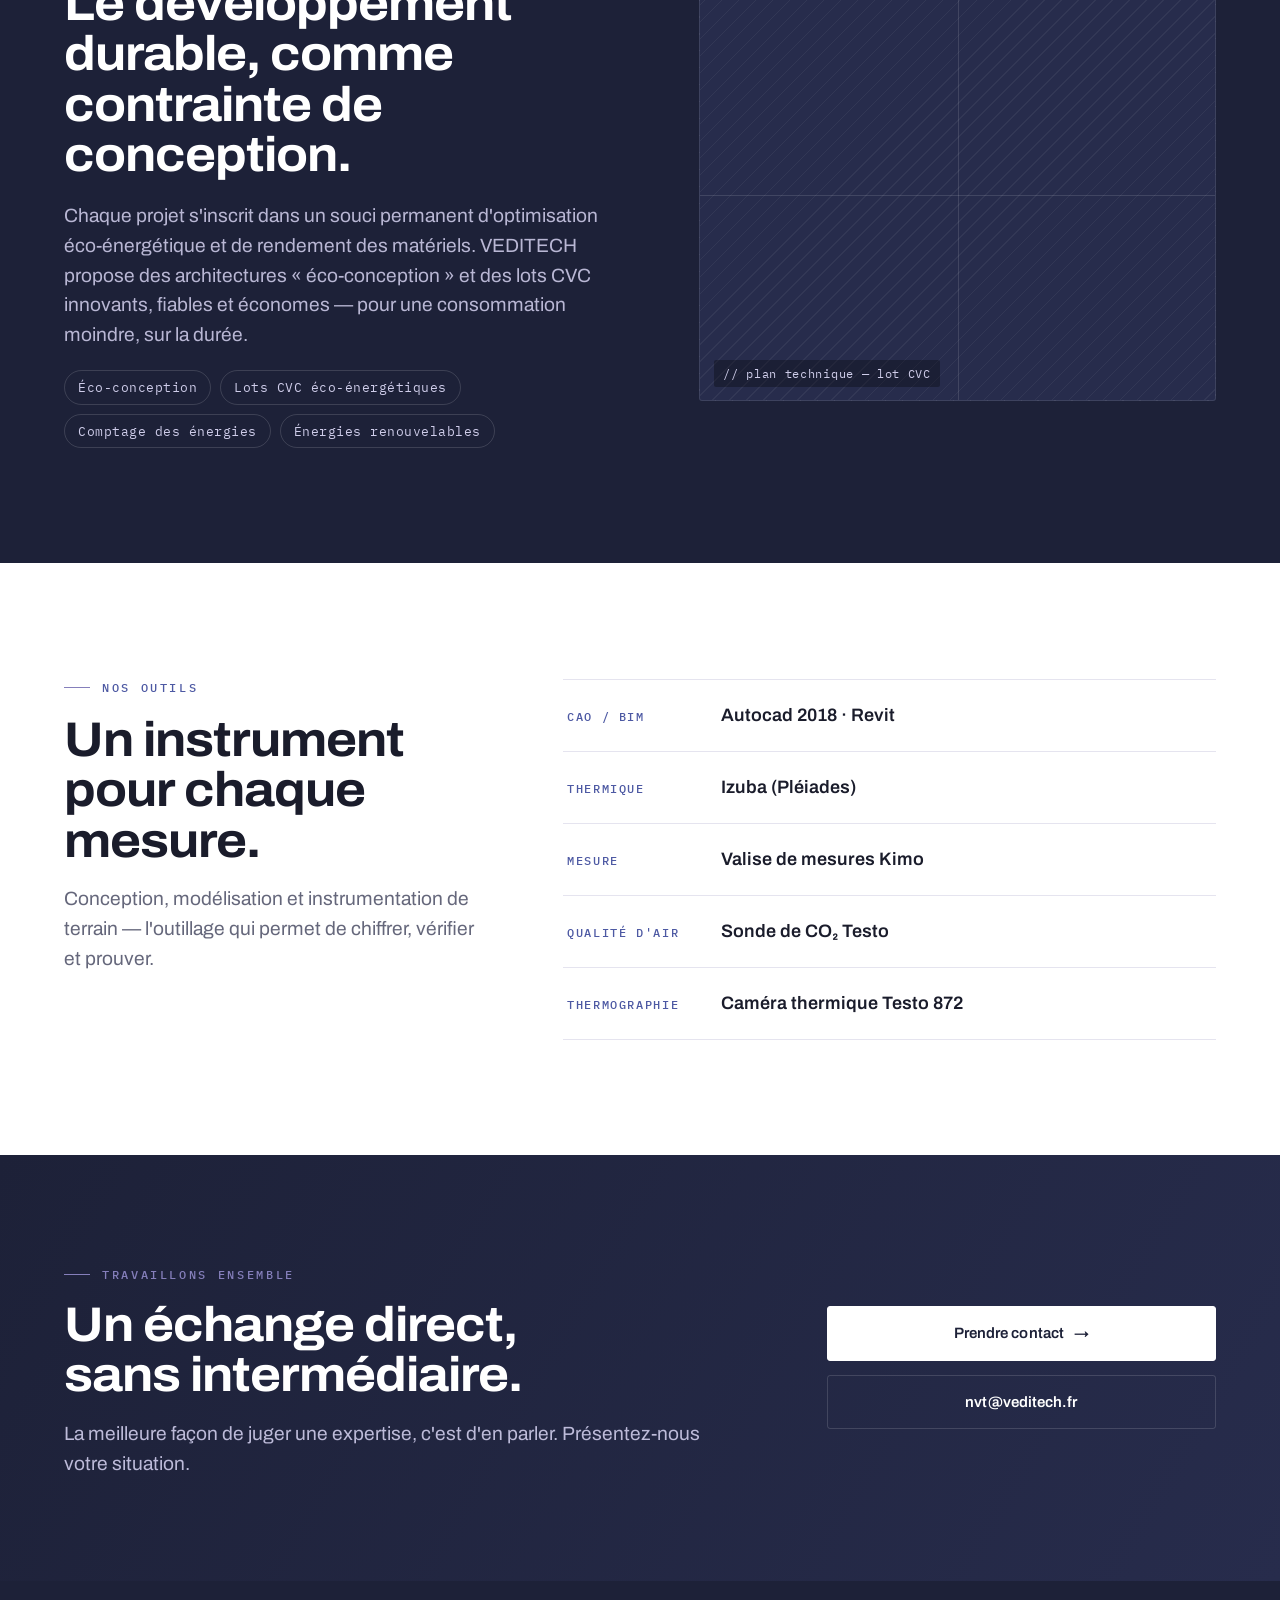
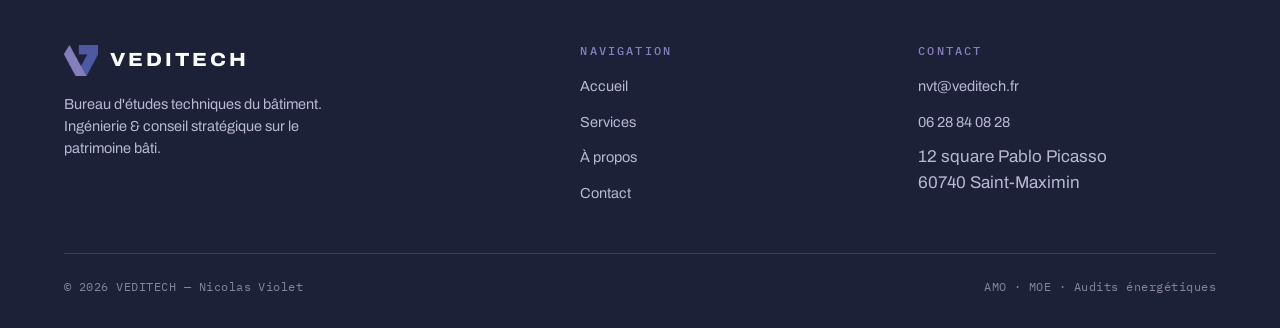
==== commit 3e061baf: "Modification texte : 25 ans de terrain (a-propos)" ====
--- a/a-propos.html
+++ b/a-propos.html
@@ -34,7 +34,7 @@
   <div class="wrap ap-hero">
     <div class="ap-hero__text reveal in">
       <span class="eyebrow">À propos</span>
-      <h1 class="display">Un interlocuteur unique. Vingt-cinq ans de terrain.</h1>
+      <h1 class="display">Un interlocuteur unique. 25 ans de terrain.</h1>
       <p class="lead">VEDITECH, c'est d'abord un homme et une conviction&nbsp;: les meilleures décisions immobilières naissent quand l'expertise technique et le conseil stratégique ne font qu'un.</p>
     </div>
     <div class="ap-hero__media reveal in">
